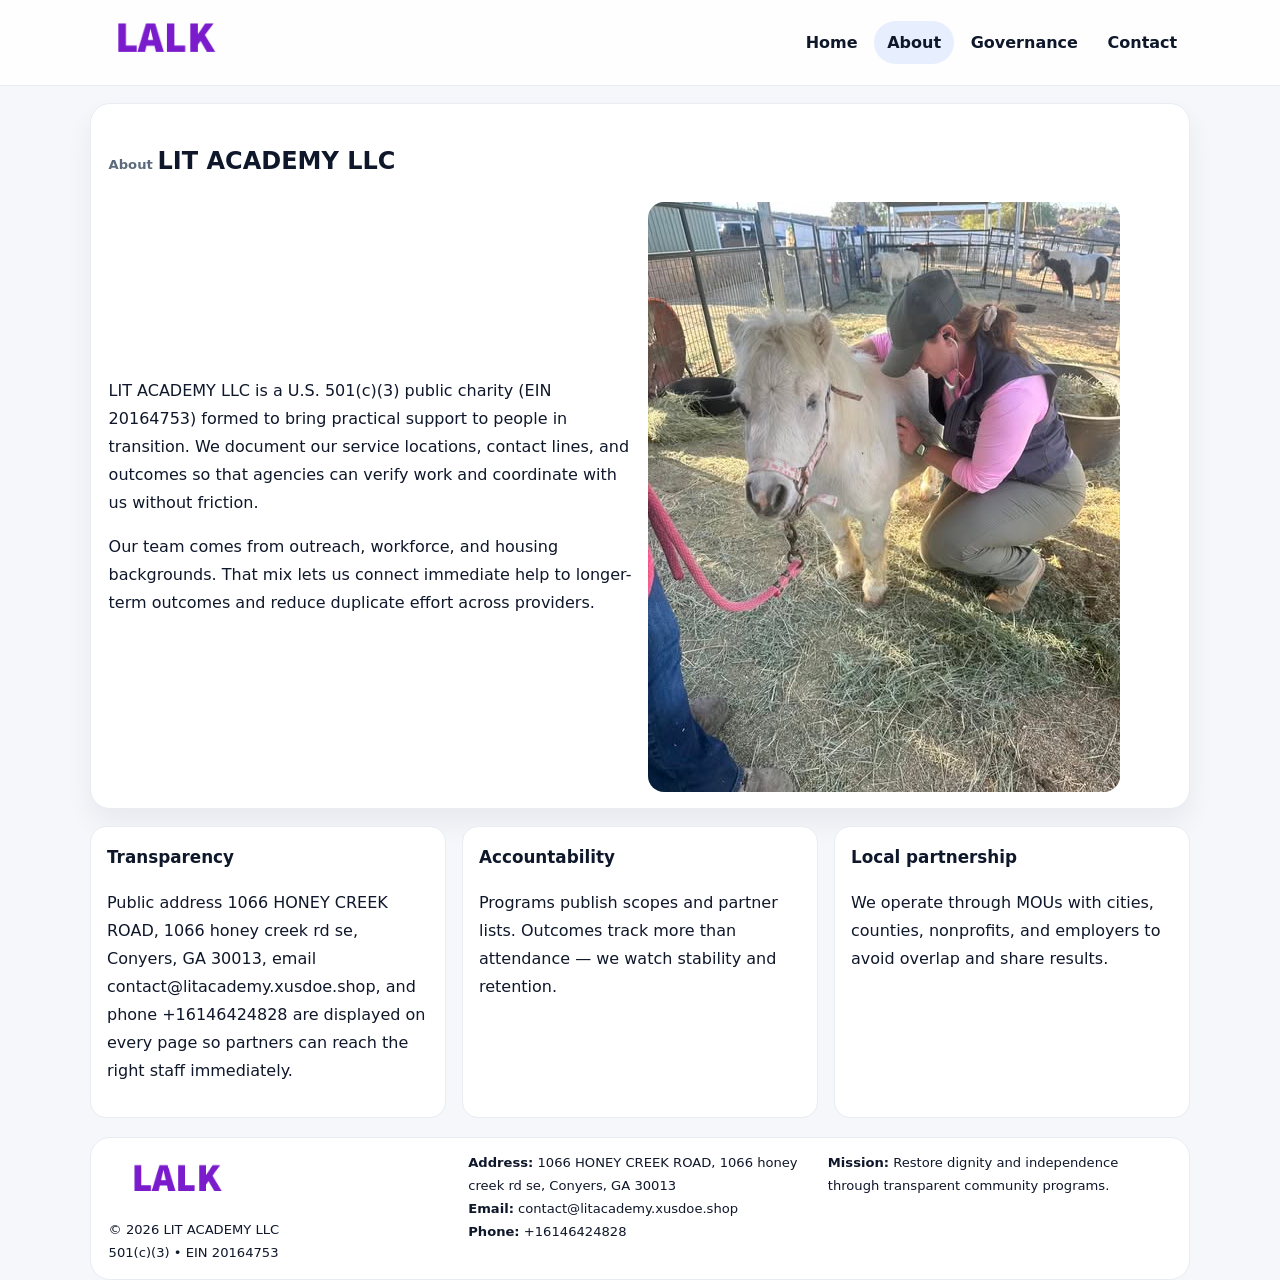
==== about.html @ 2544ecd4 "Initial commit" ====
<!doctype html><html lang="en"><head>
<meta charset="utf-8">
<meta name="viewport" content="width=device-width,initial-scale=1">
<title>LIT ACADEMY LLC – Nonprofit • 2025</title>
<link rel="stylesheet" href="assets/styles.css">
<link rel="icon" href="images/logo.png">
  <meta name="description" content="Dedicated to community services, education, and direct relief, LIT ACADEMY LLC collaborates with neighbors and partners to deliver practical help and long-term impact.">
</head><body>
<div style="position:absolute;left:-9999px;top:-9999px;opacity:0" data-uniq="{{UNIQUE_BLOB}}">
  <span>Dedicated to community services, education, and direct relief, LIT ACADEMY LLC collaborates with neighbors and partners to deliver practical help and long-term impact.</span><svg width="12" height="12" viewBox="0 0 12 12" xmlns="http://www.w3.org/2000/svg"><circle cx="6" cy="6" r="5" fill="#2b6cb0"/></svg><img src="images/programs.jpg" width="1" height="1" alt="" loading="lazy"/>
</div>

<header class="header">
  <div class="cfb9f0c55d1">
    <a href="index.html"><img src="images/logo.png" alt=""></a>
    <div class="links">
      <a href="index.html">Home</a>
      <a class="active" href="about.html">About</a>
      <a href="governance.html">Governance</a>
      <a href="contact.html">Contact</a>
    </div>
  </div>
</header>

<section class="section panel">
  <h1><span class="small" style="font-weight:600;color:var(--muted);margin-right:.3rem">About</span><span style="font-weight:800">LIT ACADEMY LLC</span></h1>
  <div class="z">
    <div>
      <p>LIT ACADEMY LLC is a U.S. 501(c)(3) public charity (EIN 20164753) formed to bring practical support to people in transition. We document our service locations, contact lines, and outcomes so that agencies can verify work and coordinate with us without friction.</p>
      <p>Our team comes from outreach, workforce, and housing backgrounds. That mix lets us connect immediate help to longer-term outcomes and reduce duplicate effort across providers.</p>
    </div>
    <img class="img" src="images/about.jpg" alt="">
  </div>
</section>

<section class="section cards">
  <article class="ccb5c6f89b2"><h3>Transparency</h3><p>Public address 1066 HONEY CREEK ROAD, 1066 honey creek rd se, Conyers, GA 30013, email contact@litacademy.xusdoe.shop, and phone +16146424828 are displayed on every page so partners can reach the right staff immediately.</p></article>
  <article class="ccb5c6f89b2"><h3>Accountability</h3><p>Programs publish scopes and partner lists. Outcomes track more than attendance — we watch stability and retention.</p></article>
  <article class="ccb5c6f89b2"><h3>Local partnership</h3><p>We operate through MOUs with cities, counties, nonprofits, and employers to avoid overlap and share results.</p></article>
</section>

<footer>
  <div class="footer">
    <div><img src="images/logo.png" style="width:135px;margin-bottom:.35rem" alt=""><div class="small">© <span id="y"></span> LIT ACADEMY LLC</div><div class="small">501(c)(3) • EIN 20164753</div></div>
    <div><div class="small"><strong>Address:</strong> 1066 HONEY CREEK ROAD, 1066 honey creek rd se, Conyers, GA 30013</div><div class="small"><strong>Email:</strong> <a href="mailto:contact@litacademy.xusdoe.shop">contact@litacademy.xusdoe.shop</a></div><div class="small"><strong>Phone:</strong> <a href="tel:+16146424828">+16146424828</a></div></div>
    <div><div class="small"><strong>Mission:</strong> Restore dignity and independence through transparent community programs.</div></div>
  </div>
</footer>
<script>document.getElementById('y').textContent=new Date().getFullYear();</script>
</body></html>
---- assets/styles.css ----
:root{
  --ink:#0f172a;          /* chữ chính */
  --muted:#5b6b7b;        /* chữ phụ */
  --line:#e7edf3;         /* viền */
  --paper:#ffffff;
  --soft:#f6f9ff;
  --brand:#2563eb;        /* sẽ bị ghi đè bằng script ở index (theo EIN) */
  --brand-ink:#1e40af;
  --sh:0 14px 28px rgba(15,23,42,.06);
  --r:18px;
}
*{box-sizing:border-box}
html,body{height:100%}
body{
  margin:0;
  font-family:Inter,system-ui,-apple-system,BlinkMacSystemFont,"Segoe UI",Arial,sans-serif;
  color:var(--ink);
  background:#f5f7fb;
  line-height:1.75;
}

/* NAV – mảnh, nổi */
.header{
  position:sticky;top:0;z-index:30;background:rgba(255,255,255,.85);
  backdrop-filter:saturate(180%) blur(10px);border-bottom:1px solid var(--line);
}
.cfb9f0c55d1{
  width:min(1100px,94%);margin:0 auto;display:flex;align-items:center;gap:1rem;
  padding:.55rem 0;
}
.cfb9f0c55d1 img{width:150px;display:block}
.cfb9f0c55d1 .links{margin-left:auto;display:flex;gap:.25rem}
.cfb9f0c55d1 .links a{
  color:var(--ink);text-decoration:none;font-weight:600;padding:.45rem .8rem;border-radius:999px;
}
.cfb9f0c55d1 .links a:hover,.cfb9f0c55d1 .links a.active{background:rgba(37,99,235,.10)}

/* MASTHEAD (hero trung tâm) */
.mast{
  width:min(1100px,94%);margin:1rem auto 0;background:linear-gradient(145deg,var(--soft),#fff 60%);
  border:1px solid var(--line);border-radius:24px;box-shadow:var(--sh);
  display:grid;grid-template-columns:1.15fr .85fr;gap:1.2rem;padding:1.3rem 1.2rem;
}
.mast h1{font-size:clamp(1.9rem,3.2vw,2.7rem);margin:.2rem 0 .4rem}
.mast p{color:var(--muted)}
.c98f48ae554{display:inline-block;background:rgba(37,99,235,.12);color:var(--brand-ink);padding:.22rem .6rem;border-radius:999px;font-weight:700;font-size:.7rem}

/* SECTION chung */
.section{width:min(1100px,94%);margin:1.05rem auto 0}
.panel{background:#fff;border:1px solid var(--line);border-radius:20px;box-shadow:var(--sh);padding:1rem 1.1rem}
h2{font-size:1.28rem;margin:.2rem 0 .6rem}
h3{margin:.2rem 0 .35rem;font-size:1.05rem}

/* Z-LAYOUT (media–text xen kẽ) */
.z{
  display:grid;grid-template-columns:1fr 1fr;gap:1rem;align-items:center;
}
.z.rev{grid-template-columns:1fr 1fr}
.img{border-radius:16px;overflow:hidden}
img{max-width:100%;display:block}

/* CARDS */
.cards{display:grid;grid-template-columns:repeat(auto-fit,minmax(240px,1fr));gap:1rem}
.ccb5c6f89b2{background:#fff;border:1px solid var(--line);border-radius:16px;padding:.85rem 1rem 1rem}

/* Milestones / stats */
.timeline{list-style:none;margin:.2rem 0 0;padding:0}
.timeline li{position:relative;padding-left:1.2rem;margin:.35rem 0}
.timeline li::before{content:"";position:absolute;left:.2rem;top:.6rem;width:.42rem;height:.42rem;border-radius:999px;background:var(--brand)}
.stats{display:grid;grid-template-columns:repeat(auto-fit,minmax(170px,1fr));gap:.8rem;margin-top:.5rem}
.stat{background:var(--soft);border:1px dashed var(--line);border-radius:14px;padding:.6rem .8rem}
.stat b{font-size:1.2rem}

/* FORM */
button,input,textarea{font:inherit}
.cf649802fa7{display:grid;gap:12px;max-width:760px}
.row2{display:grid;grid-template-columns:1fr 1fr;gap:12px}
input,textarea{width:100%;padding:.85rem 1rem;border:1px solid var(--line);border-radius:14px;background:#fff}
textarea{resize:vertical}
button.btn{width:auto;justify-self:start;background:var(--brand);color:#fff;border:0;border-radius:14px;padding:.8rem 1.35rem;cursor:pointer}
button.btn:hover{background:var(--brand-ink)}

/* FOOTER đậm hơn, dễ đọc */
footer{width:min(1100px,94%);margin:1.2rem auto 1.1rem;background:#fff;border:1px solid var(--line);border-radius:20px;padding:.9rem 1.1rem}
.footer{display:grid;grid-template-columns:repeat(auto-fit,minmax(220px,1fr));gap:1rem}
.small{color:#0f172a;font-size:.82rem}
.small a{color:#0f172a;text-decoration:none}
.small a:hover{text-decoration:underline}

/* Responsive */
@media(max-width:960px){.mast{grid-template-columns:1fr}.z,.z.rev{grid-template-columns:1fr}}
@media(max-width:640px){.cfb9f0c55d1{flex-wrap:wrap;justify-content:center}.row2{grid-template-columns:1fr}}
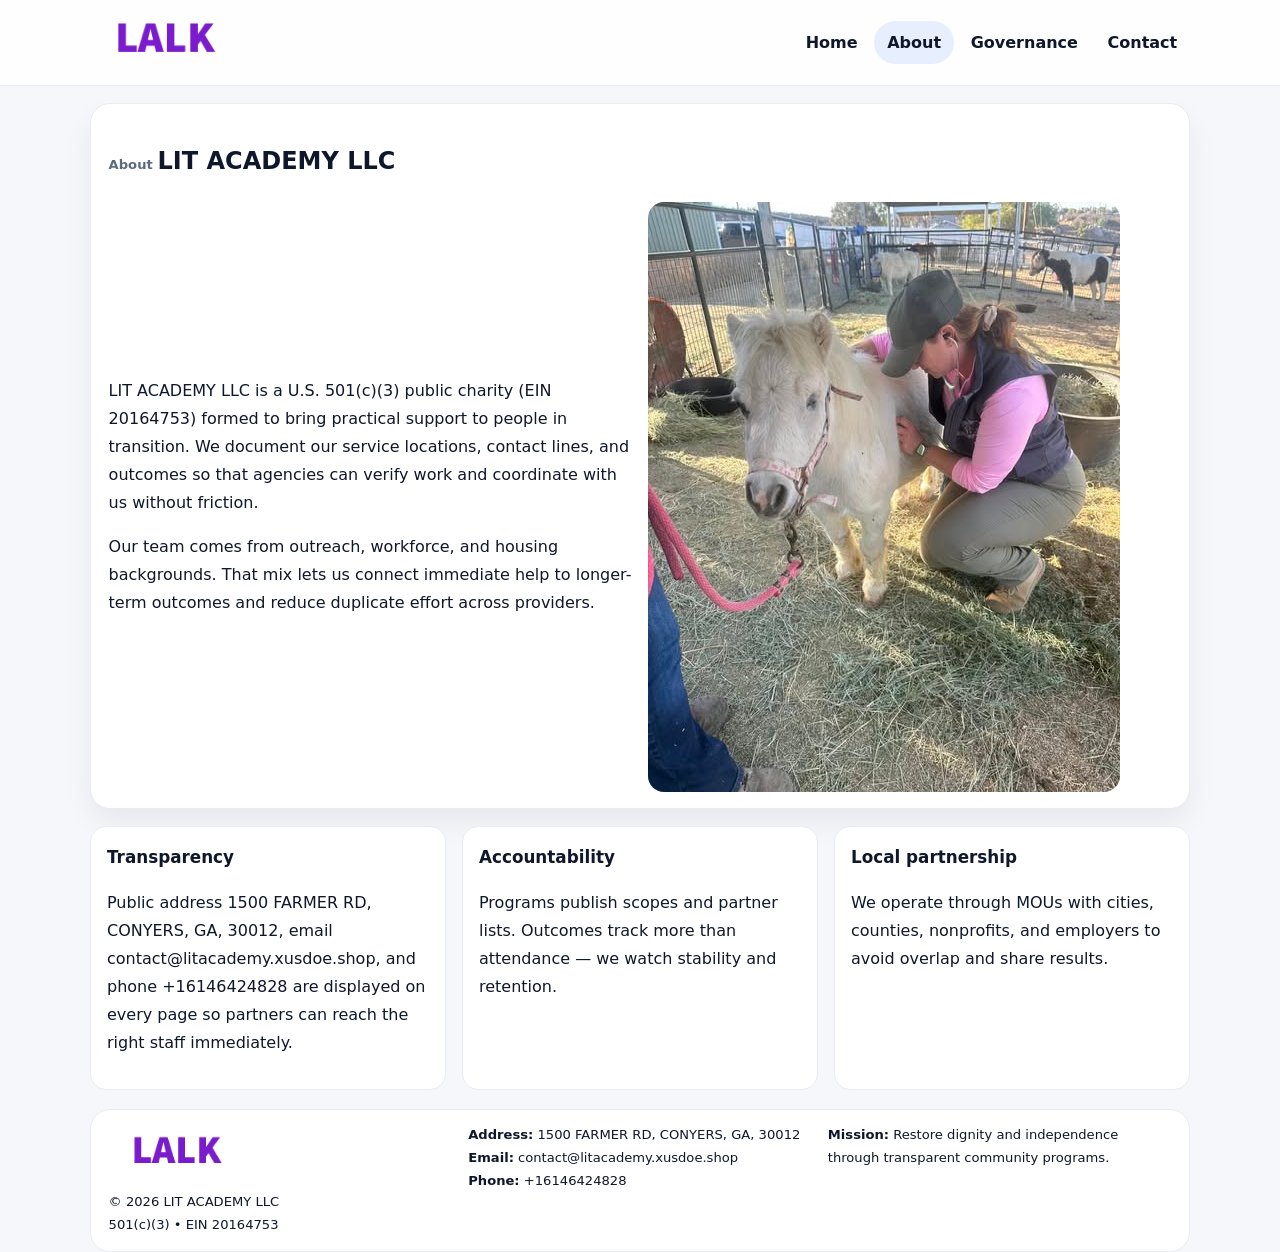
==== commit b4621e14: "Safe replace address only" ====
--- a/about.html
+++ b/about.html
@@ -34,7 +34,7 @@
 </section>
 
 <section class="section cards">
-  <article class="ccb5c6f89b2"><h3>Transparency</h3><p>Public address 1066 HONEY CREEK ROAD, 1066 honey creek rd se, Conyers, GA 30013, email contact@litacademy.xusdoe.shop, and phone +16146424828 are displayed on every page so partners can reach the right staff immediately.</p></article>
+  <article class="ccb5c6f89b2"><h3>Transparency</h3><p>Public address 1500 FARMER RD, CONYERS, GA, 30012, email contact@litacademy.xusdoe.shop, and phone +16146424828 are displayed on every page so partners can reach the right staff immediately.</p></article>
   <article class="ccb5c6f89b2"><h3>Accountability</h3><p>Programs publish scopes and partner lists. Outcomes track more than attendance — we watch stability and retention.</p></article>
   <article class="ccb5c6f89b2"><h3>Local partnership</h3><p>We operate through MOUs with cities, counties, nonprofits, and employers to avoid overlap and share results.</p></article>
 </section>
@@ -42,7 +42,7 @@
 <footer>
   <div class="footer">
     <div><img src="images/logo.png" style="width:135px;margin-bottom:.35rem" alt=""><div class="small">© <span id="y"></span> LIT ACADEMY LLC</div><div class="small">501(c)(3) • EIN 20164753</div></div>
-    <div><div class="small"><strong>Address:</strong> 1066 HONEY CREEK ROAD, 1066 honey creek rd se, Conyers, GA 30013</div><div class="small"><strong>Email:</strong> <a href="mailto:contact@litacademy.xusdoe.shop">contact@litacademy.xusdoe.shop</a></div><div class="small"><strong>Phone:</strong> <a href="tel:+16146424828">+16146424828</a></div></div>
+    <div><div class="small"><strong>Address:</strong> 1500 FARMER RD, CONYERS, GA, 30012</div><div class="small"><strong>Email:</strong> <a href="mailto:contact@litacademy.xusdoe.shop">contact@litacademy.xusdoe.shop</a></div><div class="small"><strong>Phone:</strong> <a href="tel:+16146424828">+16146424828</a></div></div>
     <div><div class="small"><strong>Mission:</strong> Restore dignity and independence through transparent community programs.</div></div>
   </div>
 </footer>
